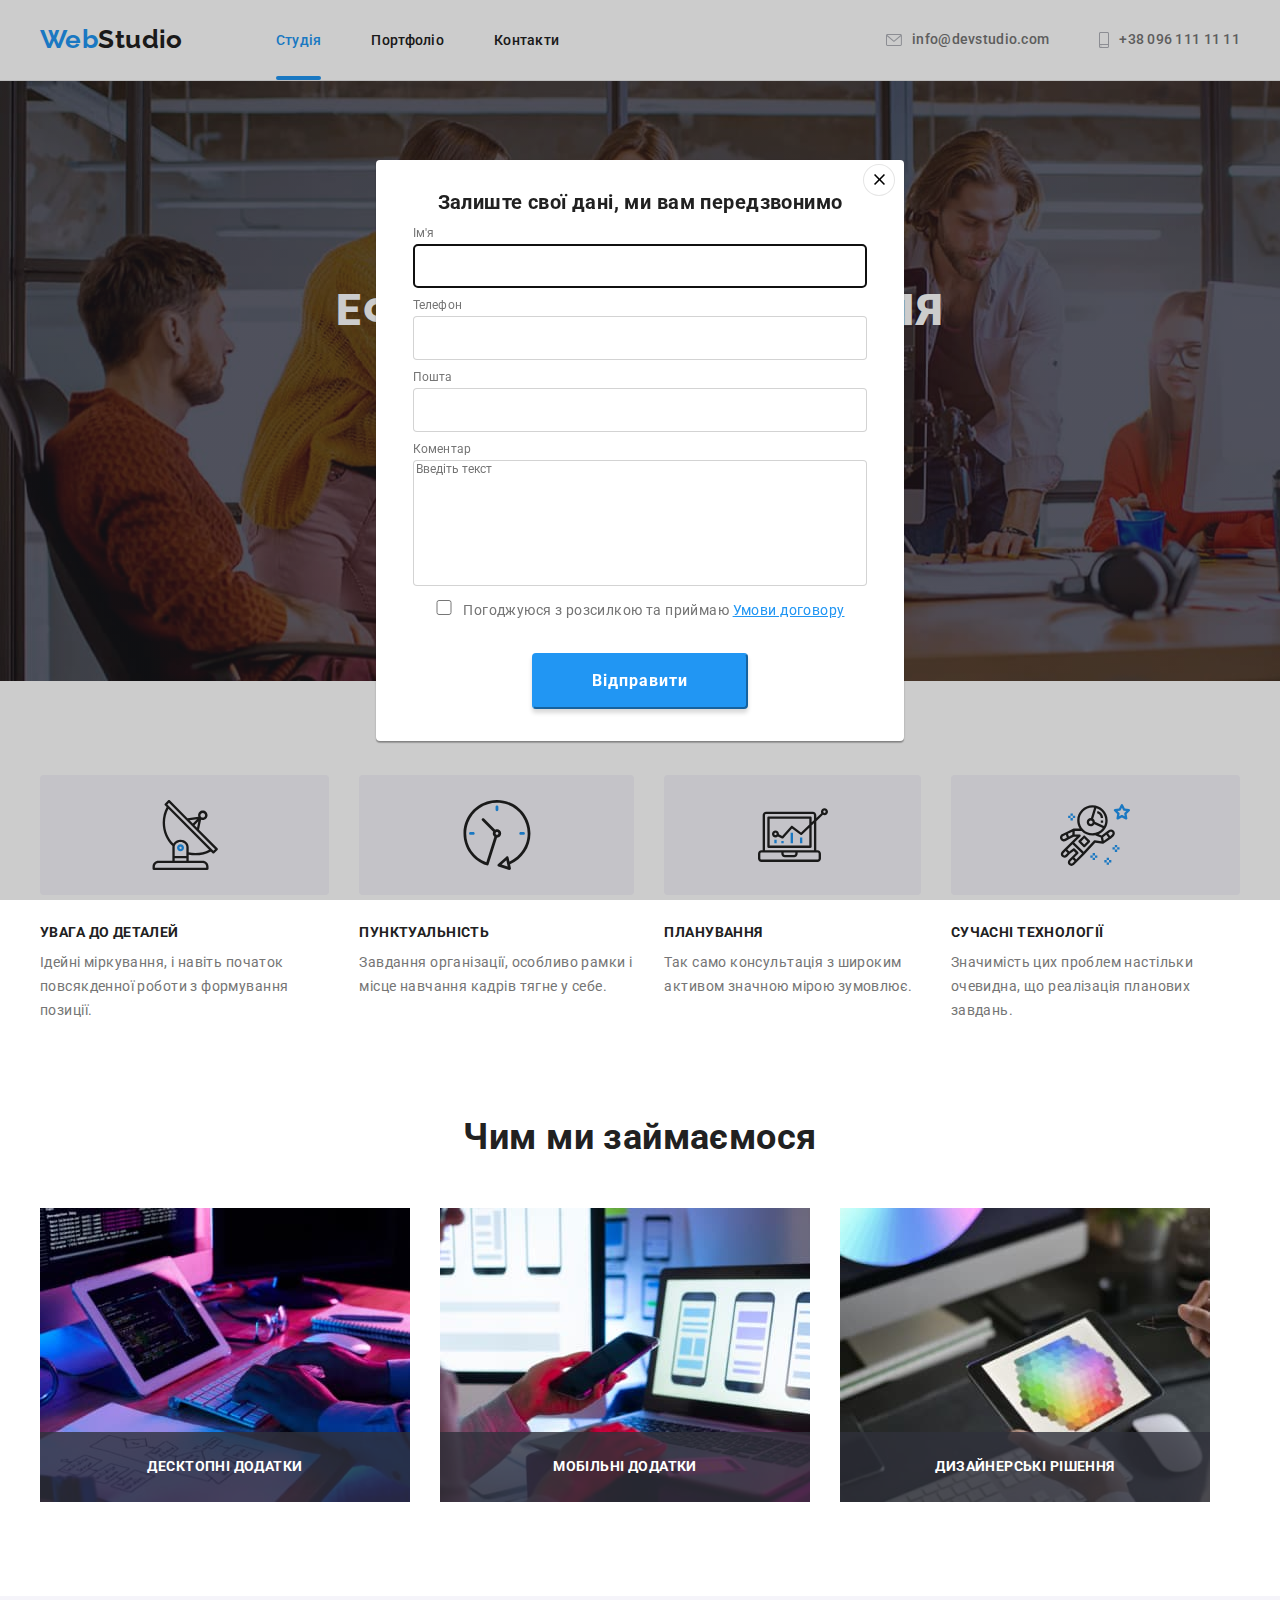
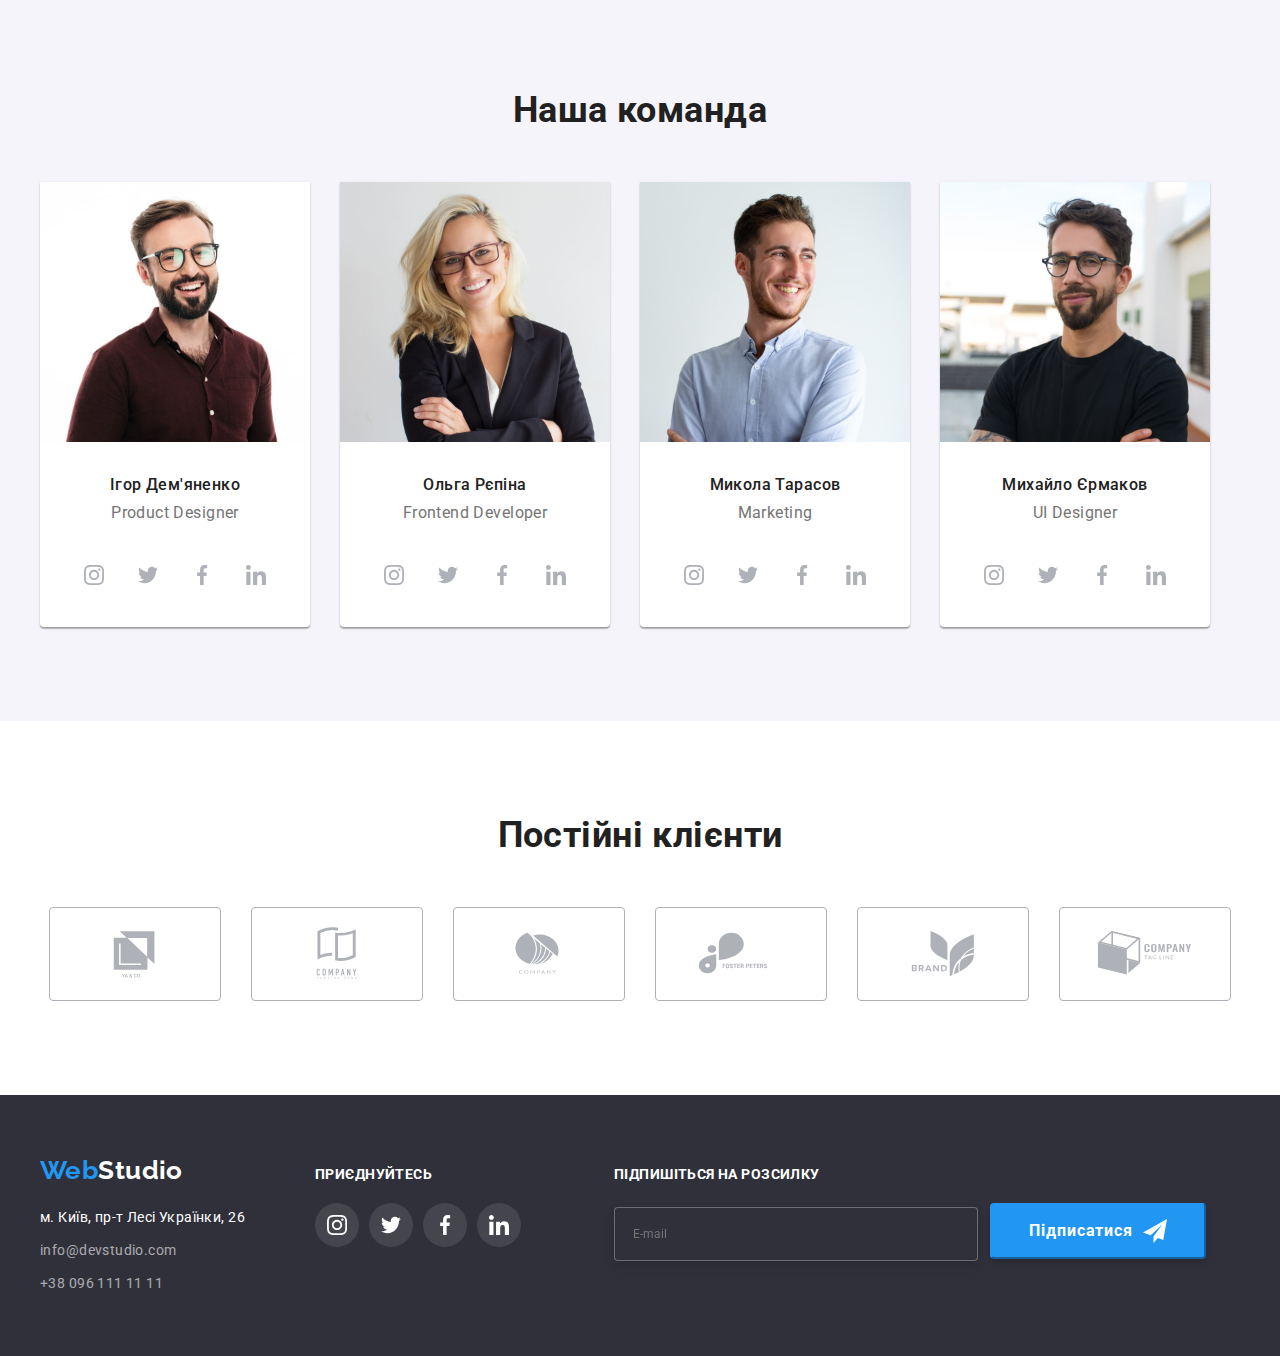
==== index.html @ fdd12766 "1" ====
<!DOCTYPE html>
    <html lang="uk"> 
        <head>
            <meta charset="UTF-8" />
            <meta http-equiv="X-UA-Compatible" content="IE=edge" />
            <meta name="viewport" content="width=device-width, initial-scale=1.0" />
            <meta name="description" content="WebStudio" />
            <title>WebStudio</title>

            <link rel="preconnect" href="https://fonts.googleapis.com">
            <link rel="preconnect" href="https://fonts.gstatic.com" crossorigin>
            <link href="https://fonts.googleapis.com/css2?family=Raleway:wght@700&family=Roboto:wght@400;500;700;900&display=swap"
                rel="stylesheet">

            <link rel="stylesheet" href="./css/modern-normalize.css">

            <link rel="stylesheet" href="./css/styles.css" />
        </head>        
        <body class="page">
            <header class="header">
                <div class="container container-nav">
                    <nav class="nav">
                        <a class="link-header" href="./index.html" target="_blank" rel="noopener noreferrer"><span
                                class="span-header">Web</span>Studio</a>
                        <ul class="link-main-list">
                            <li class="link-list">
                                <a class="link-main current" href="./index.html" target="_blank" rel="noopener noreferrer">Студія</a>
                            </li>
                            <li class="link-list">
                                <a class="link-submain" href="./portfolio.html" target="_blank"
                                    rel="noopener noreferrer">Портфоліо</a>
                            </li>
                            <li class="link-list">
                                <a class="link-subsubmain" href="./index.html" target="_blank" rel="noopener noreferrer">Контакти</a>
                            </li>
                        </ul>
                    </nav>
                    <ul class="group">
                        <li class="group-item">
                            <a class="link" href="mailto:info@devstudio.com">
                                <svg class="mail">
                                    <use href="./images/symbol-defs.svg#icon-mail"></use>
                                </svg>
                                info@devstudio.com
                            </a>
                        </li>
                        <li class="group-item">
                            <a class="sublink" href="tel:++380961111111">
                                <svg class="tel">
                                    <use href="./images/symbol-defs.svg#icon-tel"></use>
                                </svg>
                                +38 096 111 11 11
                            </a>
                        </li>
                    </ul>
                </div>
            </header>
        <main>
            <section class="section-hero">
                <div class="container">
                    <h1 class="hero-main-title">Ефективні рішення для вашого бізнесу</h1>
                    <button class="hero-btn" type="button" data-modal-open>Замовити послугу</button>
                </div>
            </section>
                <section class="section">
                    <div class="container">
                        <h2 hidden class="section-hero-title">Перелік переваг WebStudio</h2>
                        <ul class="section-hero-list">
                            <li class="section-hero-item">
                                <div class="svg-list">
                                    <svg class="antena">
                                        <use href="./images/symbol-defs.svg#icon-antena"></use>
                                    </svg>
                                </div>
                                <h3 class="section-hero-subtitle">Увага до деталей</h3>
                                <p class="section-hero-text">Ідейні міркування, і навіть початок повсякденної роботи з формування позиції.
                                </p>
                            </li>
                            <li class="section-hero-item">
                                <div class="svg-list">
                                    <svg class="clock">
                                        <use href="./images/symbol-defs.svg#icon-clock"></use>
                                    </svg>
                                </div>
                                <h3 class="section-hero-subtitle">Пунктуальність</h3>
                                <p class="section-hero-text">Завдання організації, особливо рамки і місце навчання кадрів тягне у себе.</p>
                            </li>
                            <li class="section-hero-item">
                                <div class="svg-list">
                                    <svg class="vector">
                                        <use href="./images/symbol-defs.svg#icon-vector"></use>
                                    </svg>
                                </div>
                                <h3 class="section-hero-subtitle">Планування</h3>
                                <p class="section-hero-text">Так само консультація з широким активом значною мірою зумовлює.</p>
                            </li>
                            <li class="section-hero-item">
                                <div class="svg-list">
                                    <svg class="space">
                                        <use href="./images/symbol-defs.svg#icon-space"></use>
                                    </svg>
                                </div>
                                <h3 class="section-hero-subtitle">Сучасні технології</h3>
                                <p class="section-hero-text">Значимість цих проблем настільки очевидна, що реалізація планових завдань.</p>
                            </li>
                        </ul>
                    </div>
                </section>
            <section class="section section-logo">
                <div class="container">
                    <h2 class="section-title">Чим ми займаємося</h2>
                    <ul class="list">
                        <li class="list-item">
                            <img class="img-notebook" src="./images/tablet.jpg" alt="Tablet" width="370" height="294" />
                            <div class="note-book-text"><p class="text">Десктопні додатки</p></div>
                        </li>
                        <li class="list-item">
                            <img class="img-notebook" src="./images/notebook.jpg" alt="Notebook" width="370" height="294" />
                            <div class="note-book-text"><p class="text">Мобільні додатки</p></div>
                        </li>
                        <li class="list-item">
                            <img class="img-notebook" src="./images/tablet-2.jpg" alt="Tablet-2" width="370" height="294" />
                            <div class="note-book-text"><p class="text">Дизайнерські рішення</p></div>
                        </li>
                    </ul>
                </div>
            </section>
            <section class="section section-team">
                <div class="container">
                    <h2 class="section-title">Наша команда</h2>
                    <ul class="list-team">
                        <li class="list-item-team">
                            <img class="img-foto" src="./images/product-designer.jpg" alt="Product Designer" width="270" height="260" />
                            <h3 class="team-name">Ігор Дем'яненко</h3>
                            <p class="team-position">Product Designer</p>
                            <ul class="team-socialweb-list">
                                <li class="team-socialweb-item">
                                    <a class="socialweb-link" href="">
                                        <svg class="mini-logo">
                                            <use href="./images/symbol-defs.svg#icon-instagram"></use>
                                        </svg>
                                </a>
                                </li>
                                <li class="team-socialweb-item">
                                    <a class="socialweb-link" href="">
                                        <svg class="mini-logo">
                                            <use href="./images/symbol-defs.svg#icon-twitter"></use>
                                        </svg>
                                    </a>
                                </li>
                                <li class="team-socialweb-item">
                                    <a class="socialweb-link" href="">
                                        <svg class="mini-logo">
                                            <use href="./images/symbol-defs.svg#icon-facebook"></use>
                                        </svg>
                                    </a>
                                </li>
                                <li class="team-socialweb-item">
                                    <a class="socialweb-link" href="">
                                        <svg class="mini-logo">
                                            <use href="./images/symbol-defs.svg#icon-linkedin"></use>
                                        </svg>
                                    </a>
                                </li>
                            </ul>
                        </li>
                        <li class="list-item-team">
                            <img class="img-foto" src="./images/frontend-developer.jpg" alt="Frontend Developer" width="270" height="260" />
                            <h3 class="team-name">Ольга Рєпіна</h3>
                            <p class="team-position">Frontend Developer</p>
                            <ul class="team-socialweb-list">
                                <li class="team-socialweb-item">
                                    <a class="socialweb-link" href="">
                                        <svg class="mini-logo">
                                            <use href="./images/symbol-defs.svg#icon-instagram"></use>
                                        </svg>
                                    </a>
                                </li>
                                <li class="team-socialweb-item">
                                    <a class="socialweb-link" href="">
                                        <svg class="mini-logo">
                                            <use href="./images/symbol-defs.svg#icon-twitter"></use>
                                        </svg>
                                    </a>
                                </li>
                                <li class="team-socialweb-item">
                                    <a class="socialweb-link" href="">
                                        <svg class="mini-logo">
                                            <use href="./images/symbol-defs.svg#icon-facebook"></use>
                                        </svg>
                                    </a>
                                </li>
                                <li class="team-socialweb-item">
                                    <a class="socialweb-link" href="">
                                        <svg class="mini-logo">
                                            <use href="./images/symbol-defs.svg#icon-linkedin"></use>
                                        </svg>
                                    </a>
                                </li>
                            </ul>
                        </li>
                        <li class="list-item-team">
                            <img class="img-foto" src="./images/marketing.jpg" alt="Marketing" width="270" height="260" />
                            <h3 class="team-name">Микола Тарасов</h3>
                            <p class="team-position">Marketing</p>
                            <ul class="team-socialweb-list">
                                <li class="team-socialweb-item">
                                    <a class="socialweb-link" href="">
                                        <svg class="mini-logo">
                                            <use href="./images/symbol-defs.svg#icon-instagram"></use>
                                        </svg>
                                    </a>
                                </li>
                                <li class="team-socialweb-item">
                                    <a class="socialweb-link" href="">
                                        <svg class="mini-logo">
                                            <use href="./images/symbol-defs.svg#icon-twitter"></use>
                                        </svg>
                                    </a>
                                </li>
                                <li class="team-socialweb-item">
                                    <a class="socialweb-link" href="">
                                        <svg class="mini-logo">
                                            <use href="./images/symbol-defs.svg#icon-facebook"></use>
                                        </svg>
                                    </a>
                                </li>
                                <li class="team-socialweb-item">
                                    <a class="socialweb-link" href="">
                                        <svg class="mini-logo">
                                            <use href="./images/symbol-defs.svg#icon-linkedin"></use>
                                        </svg>
                                    </a>
                                </li>
                            </ul>
                        </li>
                        <li class="list-item-team">
                            <img class="img-foto" src="./images/ui-designer.jpg" alt="UI Designer" width="270" height="260" />
                            <h3 class="team-name">Михайло Єрмаков</h3>
                            <p class="team-position">UI Designer</p>
                            <ul class="team-socialweb-list">
                                <li class="team-socialweb-item">
                                    <a class="socialweb-link" href="">
                                        <svg class="mini-logo">
                                            <use href="./images/symbol-defs.svg#icon-instagram"></use>
                                        </svg>
                                    </a>
                                </li>
                                <li class="team-socialweb-item">
                                    <a class="socialweb-link" href="">
                                        <svg class="mini-logo">
                                            <use href="./images/symbol-defs.svg#icon-twitter"></use>
                                        </svg>
                                    </a>
                                </li>
                                <li class="team-socialweb-item">
                                    <a class="socialweb-link" href="">
                                        <svg class="mini-logo">
                                            <use href="./images/symbol-defs.svg#icon-facebook"></use>
                                        </svg>
                                    </a>
                                </li>
                                <li class="team-socialweb-item">
                                    <a class="socialweb-link" href="">
                                        <svg class="mini-logo">
                                            <use href="./images/symbol-defs.svg#icon-linkedin"></use>
                                        </svg>
                                    </a>
                                </li>
                            </ul>
                        </li>
                    </ul>
                </div>
            </section>
            <section class="section">
                <div class="container">
                    <h2 class="title-clients">Постійні клієнти</h2>
                    <ul class="list-clients">
                        <li class="clients-item">
                        <a class="link-logo" href="" target="_blank" aria-label="YA&CO">
                            <svg class="logo">
                                <use href="./images/symbol-defs.svg#icon-logo-1"></use>
                            </svg>
                        </a>
                        </li>
                        <li class="clients-item">
                            <a class="link-logo" href="" target="_blank" aria-label="Company-1">
                            <svg class="logo">
                                <use href="./images/symbol-defs.svg#icon-logo-2"></use>
                            </svg>
                            </a>
                        </li>
                        <li class="clients-item">
                            <a class="link-logo" href="" target="_blank" aria-label="Company-2">
                            <svg class="logo">
                                <use href="./images/symbol-defs.svg#icon-logo-3"></use>
                            </svg>
                            </a>
                        </li>
                        <li class="clients-item">
                            <a class="link-logo" href="" target="_blank" aria-label="Foster">
                            <svg class="logo">
                                <use href="./images/symbol-defs.svg#icon-logo-4"></use>
                            </svg>
                            </a>
                        </li>
                        <li class="clients-item">
                            <a class="link-logo" href="" target="_blank" aria-label="Brand">
                            <svg class="logo">
                                <use href="./images/symbol-defs.svg#icon-logo-5"></use>
                            </svg>
                            </a>
                        </li>
                        <li class="clients-item">
                            <a class="link-logo" href="" target="_blank" aria-label="Company-3">
                            <svg class="logo">
                                <use href="./images/symbol-defs.svg#icon-logo-6"></use>
                        </svg>
                            </a>
                        </li>
                    </ul>
                </div>
            </section>
        </main>
        <footer class="footer">
            <div class="container container-footer">
                <div class="contacts">
                    <a class="link-footer" href="./index.html" target="_blank" rel="noopener noreferrer"><span
                    class="span-footer">Web</span>Studio</a>
                    <address class="contacts-adress">
                        <ul class="list-footer">
                            <li class="list-item-map">
                                <a class="link-map" href="https://goo.gl/maps/ZnZHbX39ZZnHWCeP8" target="_blank"
                                    rel="noopener no referrer">м. Київ, пр-т Лесі Українки, 26
                                </a>
                            </li>
                            <li class="list-item-mail">
                                <a class="link-mail" href="mailto:info@devstudio.com">info@devstudio.com</a>
                            </li>
                            <li class="list-item-tel">
                                <a class="link-tel" href="tel:+380961111111">+38 096 111 11 11</a>
                            </li>
                        </ul>
                    </address>
                </div>
            <div class="social-webs">
                <p class="join">приєднуйтесь</p>
                <ul class="footer-socialweb-list">
                    <li class="team-socialweb-item-footer">
                        <a class="socialweb-link" href="" target="_blank" aria-label="Instagram">
                        <svg class="mini-logo-footer">
                            <use href="./images/symbol-defs.svg#icon-instagram"></use>
                        </svg>
                    </a>
                    </li>
                    <li class="team-socialweb-item-footer">
                        <a class="socialweb-link" href="" target="_blank" aria-label="Twitter">
                        <svg class="mini-logo-footer">
                            <use href="./images/symbol-defs.svg#icon-twitter"></use>
                        </svg>
                        </a>
                    </li>
                    <li class="team-socialweb-item-footer">
                        <a class="socialweb-link" href="" target="_blank" aria-label="Facebook">
                        <svg class="mini-logo-footer">
                            <use href="./images/symbol-defs.svg#icon-facebook"></use>
                        </svg>
                        </a>
                    </li>
                    <li class="team-socialweb-item-footer">
                        <a class="socialweb-link" href="" target="_blank" aria-label="Linkedin">
                        <svg class="mini-logo-footer">
                            <use href="./images/symbol-defs.svg#icon-linkedin"></use>
                        </svg>
                        </a>
                    </li>
                </ul>
            </div>
            <div class="join-btn">
            <p class="join">Підпишіться на розсилку</p>
            <div class="footer-form-button">
            <form>
                <label>
                    <input class="form-text" type="text" name="Email-footer" placeholder="E-mail"/>
                </label>
                </form>
                <button class="btn-footer" type="submit">Підписатися
                    <svg class="svg-footer">
                        <use href="./images/symbol-defs.svg#icon-telegram">
                        </use>
                    </svg>
                </button>
            </div>
            </div>
            </div>
        </footer>
        <div class="backdrop " data-modal>
            <div class="modal">
                <button class="button-close" data-modal-close>
                    <svg class="svg-close">
                        <use href="./images/symbol-defs.svg#icon-close"></use>
                    </svg>
                </button>
                <div class="input-list">
                <p class="modal-title">Залиште свої дані, ми вам передзвонимо</p>
                    <form>
                        <label>
                            Ім'я
                            <input type="text" name="username" autofocus />
                            </label>                     
                        <label>
                            Телефон
                            <input type="text" name="number" />
                        </label>
                        <label>
                            Пошта
                            <input type="text" name="mail" />
                        </label>
                        <label>
                            Коментар
                            <textarea class="textarea" name="feedback" rows="5" placeholder="Введіть текст"></textarea>
                        </label>
                        <div class="position">
                        <label class="input-terms">
                            <input class="input-terms" type="checkbox" name="terms" value="yes" />
                            Погоджуюся з розсилкою та приймаю <a class="terms" href="" target="_blank" rel="noopener noreferrer">Умови
                                договору</a>
                        </label>
                        </div>
                    </form>
                    <div class="position">
                    <button class="modal-btn" type="submit">Відправити
                    </button>
                    </div>
                </div>
            </div>
        </div>
            <script src="./js/modal.js"></script>
        </body>
    </html>
---- css/styles.css ----
:root {
  --main-color: #212121;
  --secondary-color: #757575;
  --link-color: #2196f3;
  --secondarylink-color: #2196f3e6;
  --background-color: #2f303a;
  --white-color: #ffffff;
  --subbackground-color: #f5f4fa;
  --border-color: #ececec;
  --subborder-color: #afb1b8;
  --backgroundminilogo-color: #ffffff1a;
  --backdrop-color: #00000033;
  --backgroundtext-color: rgba(48, 49, 59, 0.8);
}

body {
  font-family: Roboto;
  color: var(--main-color);
  letter-spacing: 0.03em;
  font-size: 14px;
}

.link-header {
  font-family: "Raleway";
  font-weight: 700;
  font-size: 26px;
  line-height: 1.19;
  color: var(--main-color);
  text-decoration: none;

  margin-right: 93px;
  padding-top: 24px;
  padding-bottom: 25px;
}

.span-header,
.span-footer {
  color: var(--link-color);
  font-size: 26px;
}

.link-main-list,
.hero-list,
.list-footer,
.section-list,
.section-hero-list,
.list-team,
.group,
.list,
.section-list-logo,
.list-clients,
.team-socialweb-list,
.footer-socialweb-list {
  list-style-type: none;
}

.link-main,
.link-submain,
.link-subsubmain {
  text-decoration: none;
  font-weight: 500;
  line-height: 1.14;
  letter-spacing: 0.02em;

  padding: 32px 0px 32px 0px;
}

.link-main,
.link-submain,
.link-subsubmain {
  color: var(--main-color);
}

.sublink,
.link {
  color: var(--secondary-color);
  padding: 32px 0px 32px 0px;
}

.link,
.sublink {
  display: flex;
  align-items: center;

  font-weight: 500;
  line-height: 1.14;
  letter-spacing: 0.02em;
  text-decoration: none;
}

.hero-btn {
  font-family: inherit;
  font-weight: 700;
  font-size: 16px;
  line-height: 1.88;
  border: 0ch;
  cursor: pointer;
  letter-spacing: 0.06em;
  background-color: var(--link-color);
  color: var(--white-color);
  border-radius: 4px;
  padding: 10px 32px 10px 32px;
}

.section-subtitle {
  font-weight: 700;
  font-size: 18px;
  line-height: 2;
  letter-spacing: 0.06em;
  color: var(--main-color);

  margin-bottom: 4px;
}

.section-text {
  letter-spacing: 0.03em;
  font-size: 16px;
  line-height: 1.87;
  color: var(--secondary-color);
}

.section-link {
  text-decoration: none;
  display: block;
}

.link-footer {
  text-decoration: none;
  font-family: "Raleway";
  font-weight: 700;
  font-size: 26px;
  line-height: 1.19;
  color: var(--white-color);
}

.link-map,
.link-mail,
.link-tel {
  text-decoration: none;
  font-family: "Roboto";
  font-style: normal;
  font-size: 14px;
  line-height: 1.71;
  letter-spacing: 0.03em;
}

.link-map {
  color: hwb(0 100% 0%);
}

.link-mail,
.link-tel {
  color: rgba(255, 255, 255, 0.6);
}

.section-hero-subtitle {
  margin-bottom: 10px;

  font-size: 14px;
  font-weight: 700;
  line-height: 1.14;
  text-transform: uppercase;
  color: var(--main-color);
}

.section-hero-text {
  line-height: 1.71;
  color: var(--secondary-color);
}
.section-title,
.title-clients {
  text-align: center;

  font-weight: 700;
  font-size: 36px;
  line-height: 1.16;
  color: var(--main-color);
}

.section-title,
.title-clients {
  margin-bottom: 50px;
}

.team-name {
  font-weight: 500;
  font-size: 16px;
  line-height: 1.19;
  color: var(--main-color);
}

.team-position {
  font-size: 16px;
  line-height: 1.18;
  color: var(--secondary-color);
}

.hero-main-title {
  align-items: center;
  margin: auto;
  margin-bottom: 30px;
  width: 696px;

  font-weight: 900;
  font-size: 44px;
  line-height: 1.36;
  letter-spacing: 0.06em;
  text-transform: uppercase;
  color: var(--white-color);
}

.link-main:focus,
.link-main:hover,
.link-submain:focus,
.link-submain:hover,
.link-subsubmain:hover,
.link-subsubmain:focus,
.link:hover,
.link:focus,
.sublink:hover,
.sublink:focus,
.link-map:hover,
.link-map:focus,
.link-tel:focus,
.link-tel:hover,
.link-mail:focus,
.link-mail:hover,
.socialweb-item:focus,
.socialweb-item:hover,
.clients-item:hover,
.clients-item:focus,
.team-socialweb-item:hover,
.team-socialweb-item:focus {
  color: var(--link-color);
}

.portfolio-btn:hover,
.portfolio-btn:focus,
.portfolio-hero-btn:focus,
.portfolio-hero-btn:hover {
  color: var(--white-color);
  background-color: var(--link-color);
  box-shadow: 0px 3px 1px rgba(0, 0, 0, 0.1), 0px 1px 2px rgba(0, 0, 0, 0.08),
    0px 2px 2px rgba(0, 0, 0, 0.12);
}

/* Настройки */

*,
*::after,
*::before {
  box-sizing: inherit;
}

.container {
  padding-left: 15px;
  padding-right: 15px;
  margin-left: auto;
  margin-right: auto;

  width: 1200px;
}

h1,
h2,
h3,
p,
ul {
  margin: 0;
  padding: 0;
}

/* Настройки */

/* Хедер */

.container-nav,
.team-socialweb-list {
  display: flex;
}

.link-main-list,
.nav {
  display: flex;
  align-items: center;
}

.group {
  display: flex;
  align-items: center;
  margin-left: auto;
}

.link-main,
.link-submain,
.link {
  margin-right: 50px;
}

.current {
  color: var(--link-color);
}

.header {
  flex-direction: column;

  border-bottom: 1px solid var(--border-color);
}

/* Хедер */

/* 1 секция */

.section-hero {
  padding: 200px 0px;
  max-width: 1600px;
  margin-left: auto;
  margin-right: auto;
  text-align: center;

  background: var(--background-color);
  background-image: linear-gradient(
      rgba(47, 48, 58, 0.4),
      rgba(47, 48, 58, 0.4)
    ),
    url(../images/hero-img.jpg);
  background-size: cover;
}

.section {
  padding-top: 94px;
  padding-bottom: 94px;
}

/* 1 секция */

/* Футер */

.footer {
  padding: 60px 0 60px 0;
  background: var(--background-color);
}

.contacts-adress {
  margin-top: 20px;
}

.list-item-map,
.list-item-mail {
  margin-bottom: 9px;
}

/* Футер */

/* 2 секция */

/* 2 секция */

.section-logo {
  padding-top: 0;
}

.img-notebook {
  position: relative;
  display: block;
  max-width: 100%;
  height: auto;
}

/* 4 секция */

.list-team,
.list,
.section-hero-list,
.list-clients {
  display: flex;
  gap: 30px;
}

.team-name,
.team-position {
  text-align: center;
  margin-bottom: 10px;
}

.team-position,
.img-foto,
.team-socialweb-list {
  margin-bottom: 30px;
}

.section-team {
  background-color: var(--subbackground-color);
}

.list-item-team {
  background: var(--white-color);
  box-shadow: 0px 1px 3px rgba(0, 0, 0, 0.12), 0px 1px 1px rgba(0, 0, 0, 0.14),
    0px 2px 1px rgba(0, 0, 0, 0.2);
  border-radius: 0px 0px 4px 4px;
}

/* 4 секция */

/* Портфолио */

.hero-list {
  display: flex;
  align-items: center;
  justify-content: center;
  margin-bottom: 50px;
}

.portfolio-btn {
  text-align: center;
  margin-right: 8px;
  padding: 6px 22px 6px 22px;

  font-family: inherit;
  font-weight: 500;
  font-size: 16px;
  line-height: 1.6;

  border: 0ch;
  color: var(--main-color);
  cursor: pointer;
  border-radius: 4px;
  background-color: var(--subbackground-color);
}

.portfolio-hero-btn {
  font-family: inherit;
  font-weight: 500;
  font-size: 16px;
  line-height: 1.6;
  text-align: center;
  border: 0ch;
  color: var(--main-color);
  cursor: pointer;
  border-radius: 4px;
  background-color: var(--subbackground-color);
  margin-right: 8px;
  padding: 6px 25px 6px 25px;
}

.card {
  background: var(--white-color);
  border-right: 1px solid var(--border-color);
  border-bottom: 1px solid var(--border-color);
  border-left: 1px solid var(--border-color);
  padding: 20px 24px;
}

.section-list-logo {
  display: flex;
  margin: 0;
  flex-wrap: wrap;
  gap: 30px;
}

.card-orlean {
  padding: 20px 24px;
}

.section-img {
  display: block;
  max-width: 100%;
  height: auto;
}

.list-clients,
.team-socialweb-list {
  justify-content: center;
}

.team-socialweb-list {
  gap: 10px;
}

.join {
  font-weight: 700;
  font-size: 14px;
  line-height: 1.14;
  letter-spacing: 0.03em;
  text-transform: uppercase;
  color: var(--white-color);
  margin-bottom: 20px;
}

.socialweb-item,
.clients-item,
.team-socialweb-item {
  cursor: pointer;
}

.clients-item {
  width: 170px;
  height: 92px;
  border: 1px solid var(--subborder-color);
  border-radius: 4px;
}

.svg-list {
  display: flex;
  align-items: center;
  justify-content: center;
  margin-bottom: 30px;
  border-radius: 4px;
  height: 120px;

  background-color: var(--subbackground-color);
}

.antena,
.clock,
.vector,
.space {
  width: 70px;
  height: 70px;
}

.logo {
  display: block;

  width: 106px;
  height: 60px;

  cursor: pointer;
}

.mail,
.tel {
  margin-right: 10px;

  width: 16px;
  height: 12px;

  cursor: pointer;
  fill: var(--subborder-color);
}

.tel {
  margin-right: 10px;

  width: 10px;
  height: 16px;

  cursor: pointer;
  fill: var(--subborder-color);
}

.link:hover .mail,
.link:focus .mail,
.sublink:hover .tel,
.sublink:focus .tel {
  fill: currentColor;
}

.team-socialweb-item {
  width: 44px;
  height: 44px;
  background-color: var(--white-color);
  border-radius: 50%;
}

.team-socialweb-item-footer {
  width: 44px;
  height: 44px;
  background-color: var(--backgroundminilogo-color);
  border-radius: 50%;
}

.team-socialweb-item:hover .mini-logo,
.team-socialweb-item:focus .mini-logo {
  fill: var(--white-color);
}

.mini-logo,
.mini-logo-footer {
  width: 20px;
  height: 20px;
}

.socialweb-link {
  display: flex;
  align-items: center;
  justify-content: center;
  border-color: transparent;

  width: 100%;
  height: 100%;
}

.footer-socialweb-list {
  display: flex;

  gap: 10px;
}

.section-link:hover,
.section-link:focus {
  box-shadow: 0px 1px 1px rgba(0, 0, 0, 0.12), 0px 4px 4px rgba(0, 0, 0, 0.06),
    1px 4px 6px rgba(0, 0, 0, 0.16);
}

.link-logo:hover .logo,
.link-logo:focus .logo {
  fill: var(--link-color);
  border-color: var(--link-color);
}

.clients-item:hover,
.clients-item:focus {
  border-color: var(--link-color);
  outline: var(--link-color);
}

.link-logo {
  display: flex;
  align-items: center;
  justify-content: center;

  width: 100%;
  height: 100%;
}

.logo {
  fill: var(--subborder-color);
}

.mini-logo {
  fill: var(--subborder-color);
}

.mini-logo-footer {
  fill: var(--white-color);
}

.socialweb-link:hover {
  background-color: var(--link-color);
  border-radius: 50%;
}

.mini-logo:hover {
  fill: var(--white-color);
  background-color: var(--link-color);
}

.container-footer {
  display: flex;
  align-items: baseline;
}

.social-webs {
  margin-left: 70px;
}

.backdrop {
  position: fixed;
  left: 0;
  top: 0;
  display: flex;
  align-items: center;
  justify-content: center;

  width: 100%;
  height: 100%;

  background: var(--backdrop-color);
  opacity: 1;
  transition: opacity 250ms cubic-bezier(0.4, 0, 0.2, 1);
}

.backdrop.is-hidden {
  opacity: 0;
  pointer-events: none;
}

.modal {
  position: absolute;
  display: flex;
  justify-content: center;
  align-items: center;
  width: 528px;
  height: 581px;

  background: var(--white-color);
  box-shadow: 0px 1px 3px rgba(0, 0, 0, 0.12), 0px 1px 1px rgba(0, 0, 0, 0.14),
    0px 2px 1px rgba(0, 0, 0, 0.2);
  border-radius: 4px;
}

.button-close {
  position: fixed;
  display: flex;
  align-items: center;
  justify-content: center;

  padding: 0;
  margin: 3px 12px 543px 490px;

  width: 30px;
  height: 30px;
  border: 1px solid rgba(0, 0, 0, 0.1);
  border-radius: 50%;

  cursor: pointer;
  background-color: var(--white-color);
}

.svg-close {
  width: 18px;
  height: 18px;
}

.link-main,
.link-submain,
.link-subsubmain,
.link,
.sublink,
.mail,
.tel,
.mini-logo,
.link-map,
.link-mail,
.link-tel,
.socialweb-link,
.logo,
.portfolio-hero-btn,
.portfolio-btn,
.section-link {
  transition-duration: 250ms;
  transition-timing-function: cubic-bezier(0.4, 0, 0.2, 1);
}

.current {
  position: relative;
}

.current::after {
  content: "";

  position: absolute;
  display: block;
  bottom: 0;
  width: 100%;
  height: 4px;
  background-color: var(--link-color);
  border-radius: 2px;
}

.text {
  font-weight: 700;
  line-height: 1.14;
  text-align: center;
  text-transform: uppercase;
  color: var(--white-color);
}

.note-book-text {
  display: flex;
  bottom: 0;
  align-items: center;
  justify-content: center;
  position: absolute;

  width: 370px;
  height: 70px;

  background-color: var(--backgroundtext-color);
}

.list-item {
  position: relative;
}

.hidden-text {
  width: 322px;
  font-weight: 400;
  font-size: 18px;
  line-height: 1.55;
  color: var(--white-color);
}

.card-thumb {
  position: relative;
  overflow: hidden;
}

.card-item {
  position: absolute;
  width: 370px;
  height: 294px;
  overflow: hidden;
  background-color: var(--secondarylink-color);
  display: flex;
  align-items: center;
  justify-content: center;
}

.section-item-logo:hover .card-item,
.section-item-logo:focus .card-item {
  transform: translateY(-100%);
  transition: transform 250ms cubic-bezier(0.4, 0, 0.2, 1);
}

.svg-footer {
  margin-left: 10px;
  width: 24px;
  height: 24px;
}

.form-text {
  width: 358px;
  height: 50px;
  color: rgba(255, 255, 255, 0.6);
  border: 1px solid rgba(255, 255, 255, 0.3);
  filter: drop-shadow(0px 4px 4px rgba(0, 0, 0, 0.15));
  border-radius: 4px;
  background: var(--background-color);
}

.btn-footer {
  display: flex;
  align-items: center;
  justify-content: center;
  width: 200px;
  height: 50px;
  margin-left: 12px;
  font-weight: 700;
  font-size: 16px;
  line-height: 1.88;

  letter-spacing: 0.06em;
  cursor: pointer;
  color: var(--white-color);
  background: var(--link-color);
  border-color: var(--link-color);
  box-shadow: 0px 4px 4px rgba(0, 0, 0, 0.15);
  border-radius: 4px;
}

.footer-form-button {
  display: flex;
}

.join-btn {
  margin-left: 93px;
}

.form-text::placeholder {
  transform: translateX(16px);
}

label {
  display: flex;
  flex-direction: column;
  margin-bottom: 10px;
  font-weight: 400;
  font-size: 12px;
  line-height: 14px;

  letter-spacing: 0.01em;

  color: var(--secondary-color);
}

.input-terms {
  display: inline;
  font-size: 14px;
  line-height: 1.71;
  letter-spacing: 0.03em;

  color: var(--secondary-color);
}

label.input-terms {
  margin-bottom: 0;
}

.modal-title {
  margin-bottom: 12px;
  font-weight: 700;
  font-size: 20px;
  line-height: 1.15;
  text-align: center;

  color: var(--main-color);
}

input {
  margin-top: 4px;
  height: 40px;
  border: 1px solid rgba(33, 33, 33, 0.2);
  border-radius: 4px;
}

textarea {
  margin-top: 4px;
  width: 448px;
  height: 120px;
  border: 1px solid rgba(33, 33, 33, 0.2);
  border-radius: 4px;
  resize: none;
}

.modal-btn {
  margin-top: 30px;
  font-family: inherit;
  display: flex;
  text-align: center;
  align-items: center;
  justify-content: center;
  width: 200px;
  height: 50px;
  font-weight: 700;
  font-size: 16px;
  line-height: 1.88;
  letter-spacing: 0.06em;

  color: var(--white-color);
  background: var(--link-color);
  box-shadow: 0 4px 4px rgba(0, 0, 0, 0.15);
  border-radius: 4px;
  border-color: var(--link-color);
  cursor: pointer;
}

input.input-terms {
  width: 16px;
  height: 15px;
  margin-right: 8.38px;
}

.terms {
  font-size: 14px;
  line-height: 1.71;

  text-decoration-line: underline;
  color: var(--link-color);
}

.position {
  display: flex;
  text-align: center;
  align-items: center;
  justify-content: center;
}
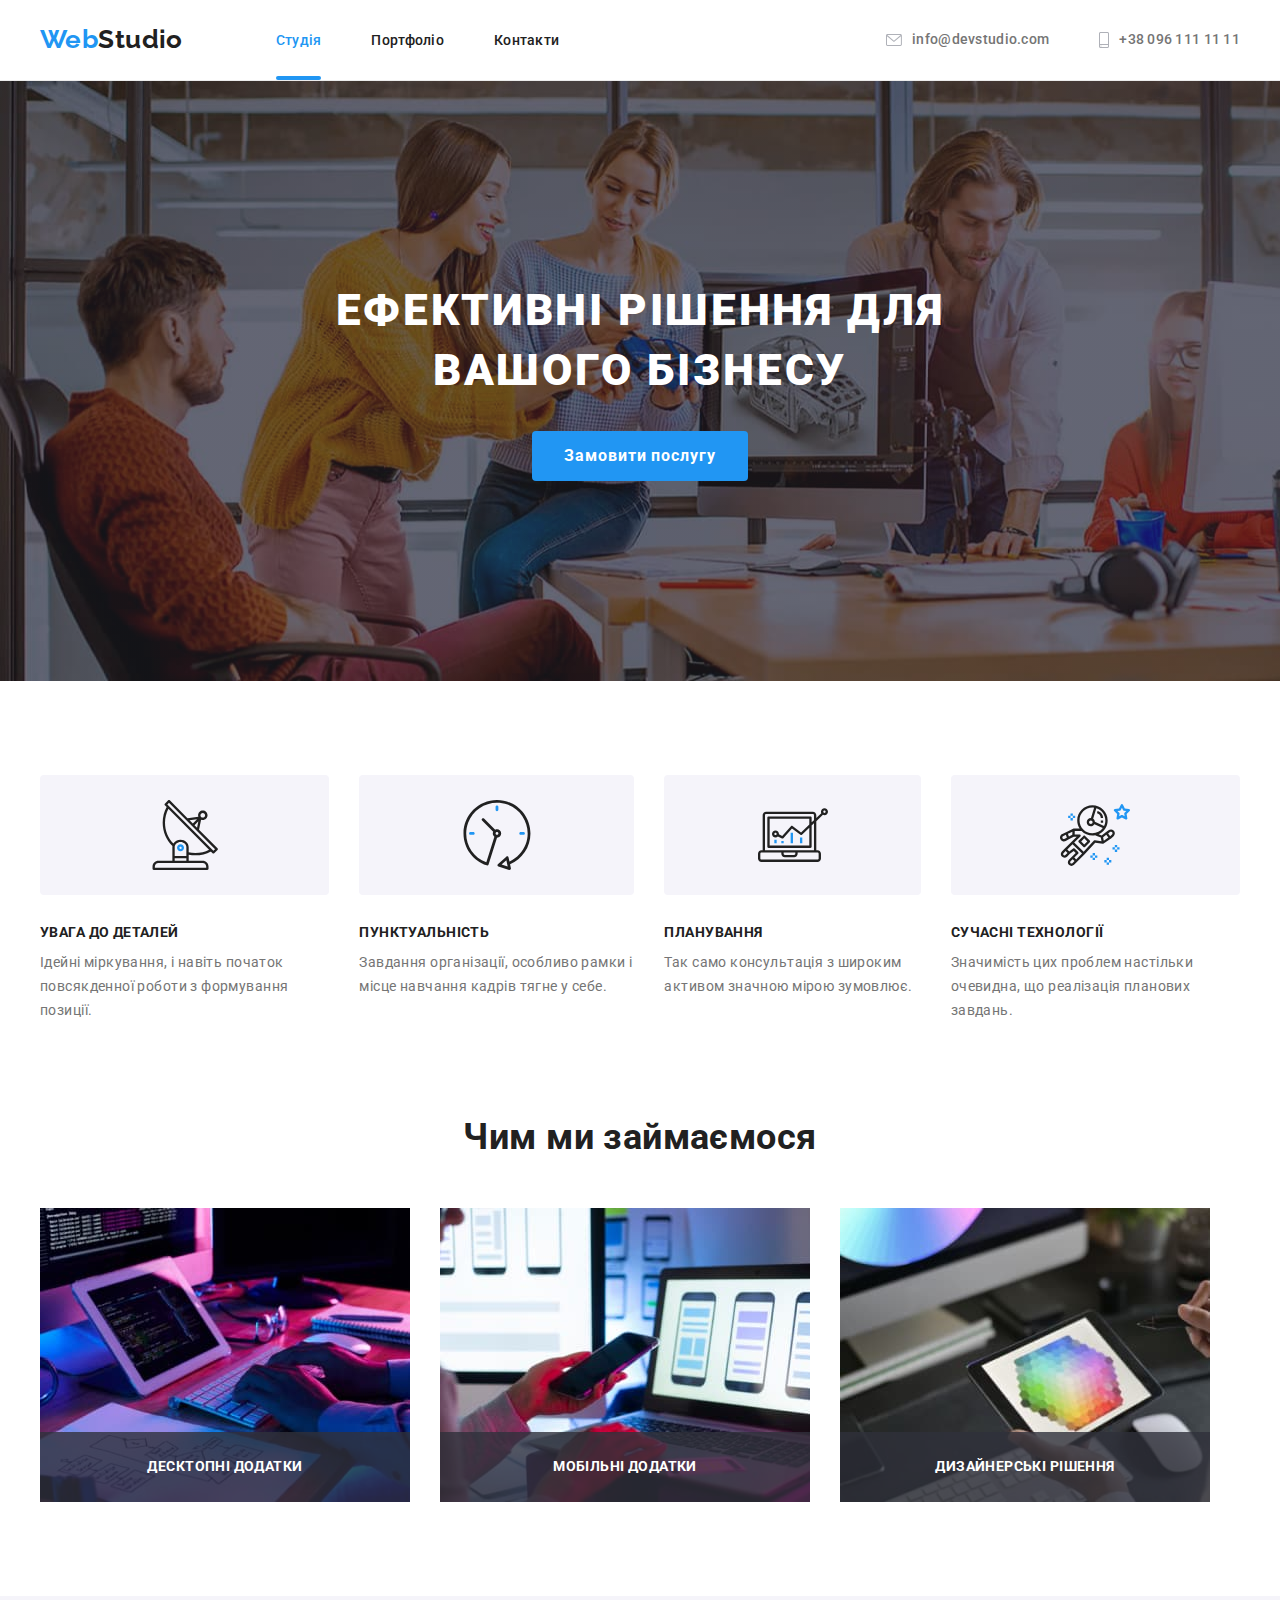
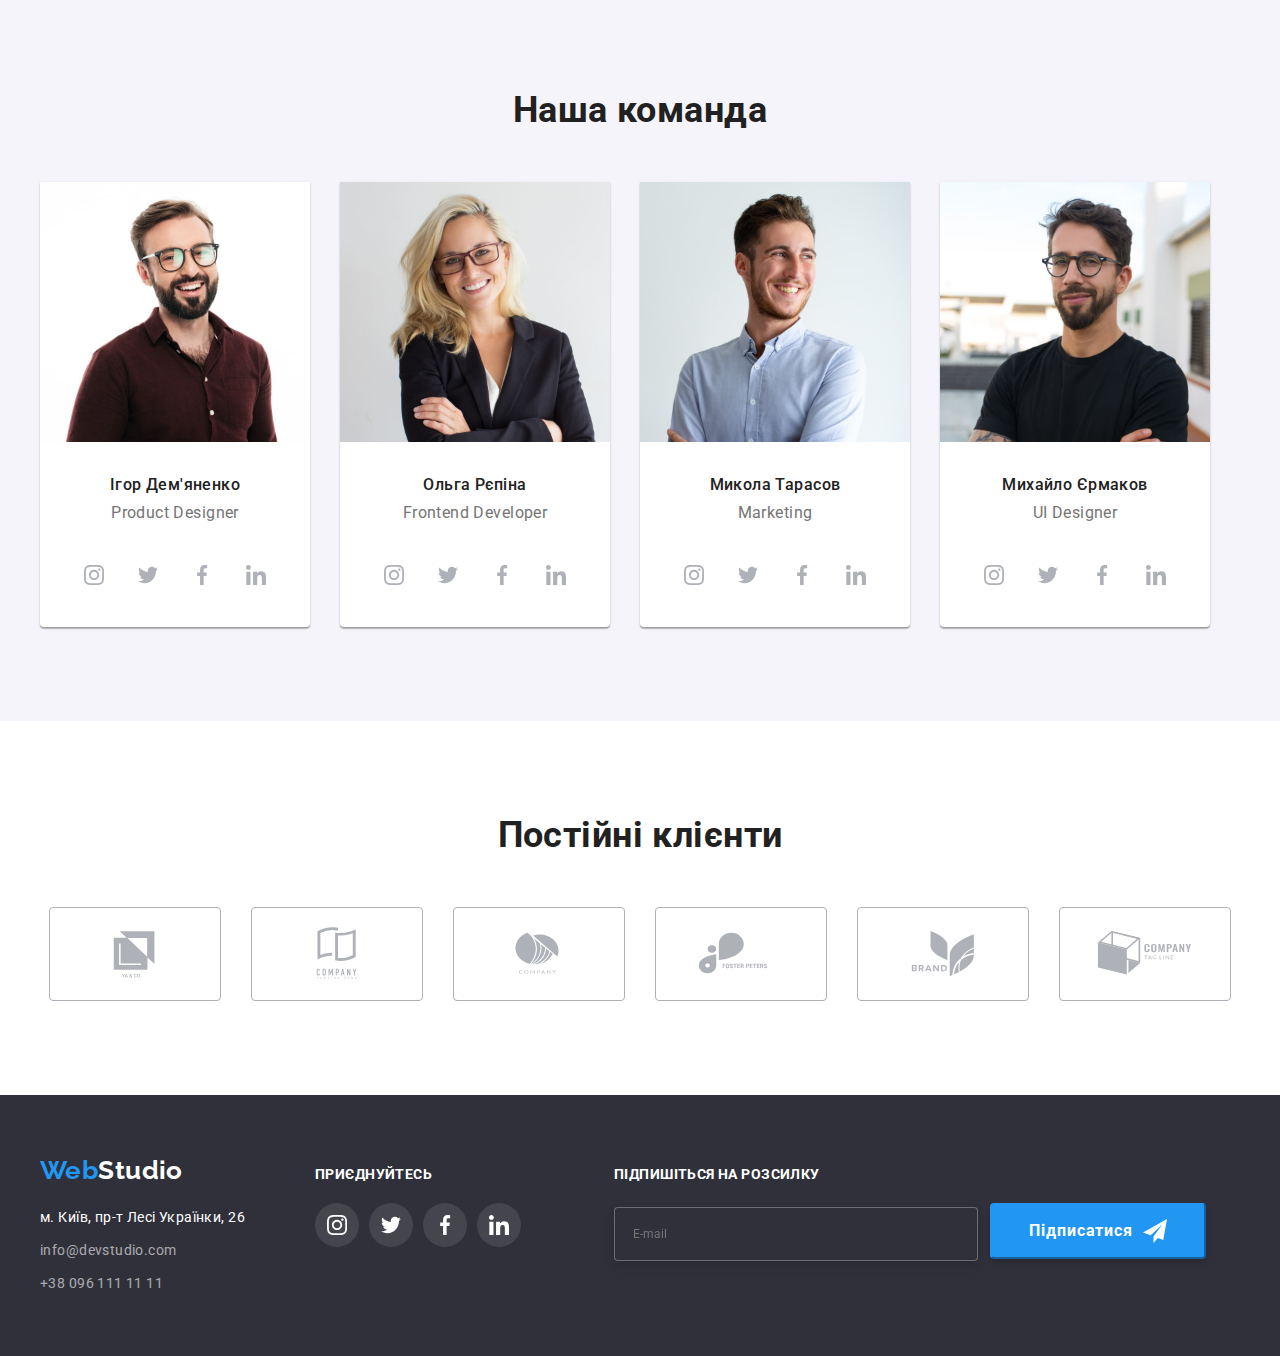
==== commit 6cd00e5b: "1" ====
--- a/index.html
+++ b/index.html
@@ -394,7 +394,7 @@
             </div>
             </div>
         </footer>
-        <div class="backdrop " data-modal>
+        <div class="backdrop is-hidden" data-modal>
             <div class="modal">
                 <button class="button-close" data-modal-close>
                     <svg class="svg-close">
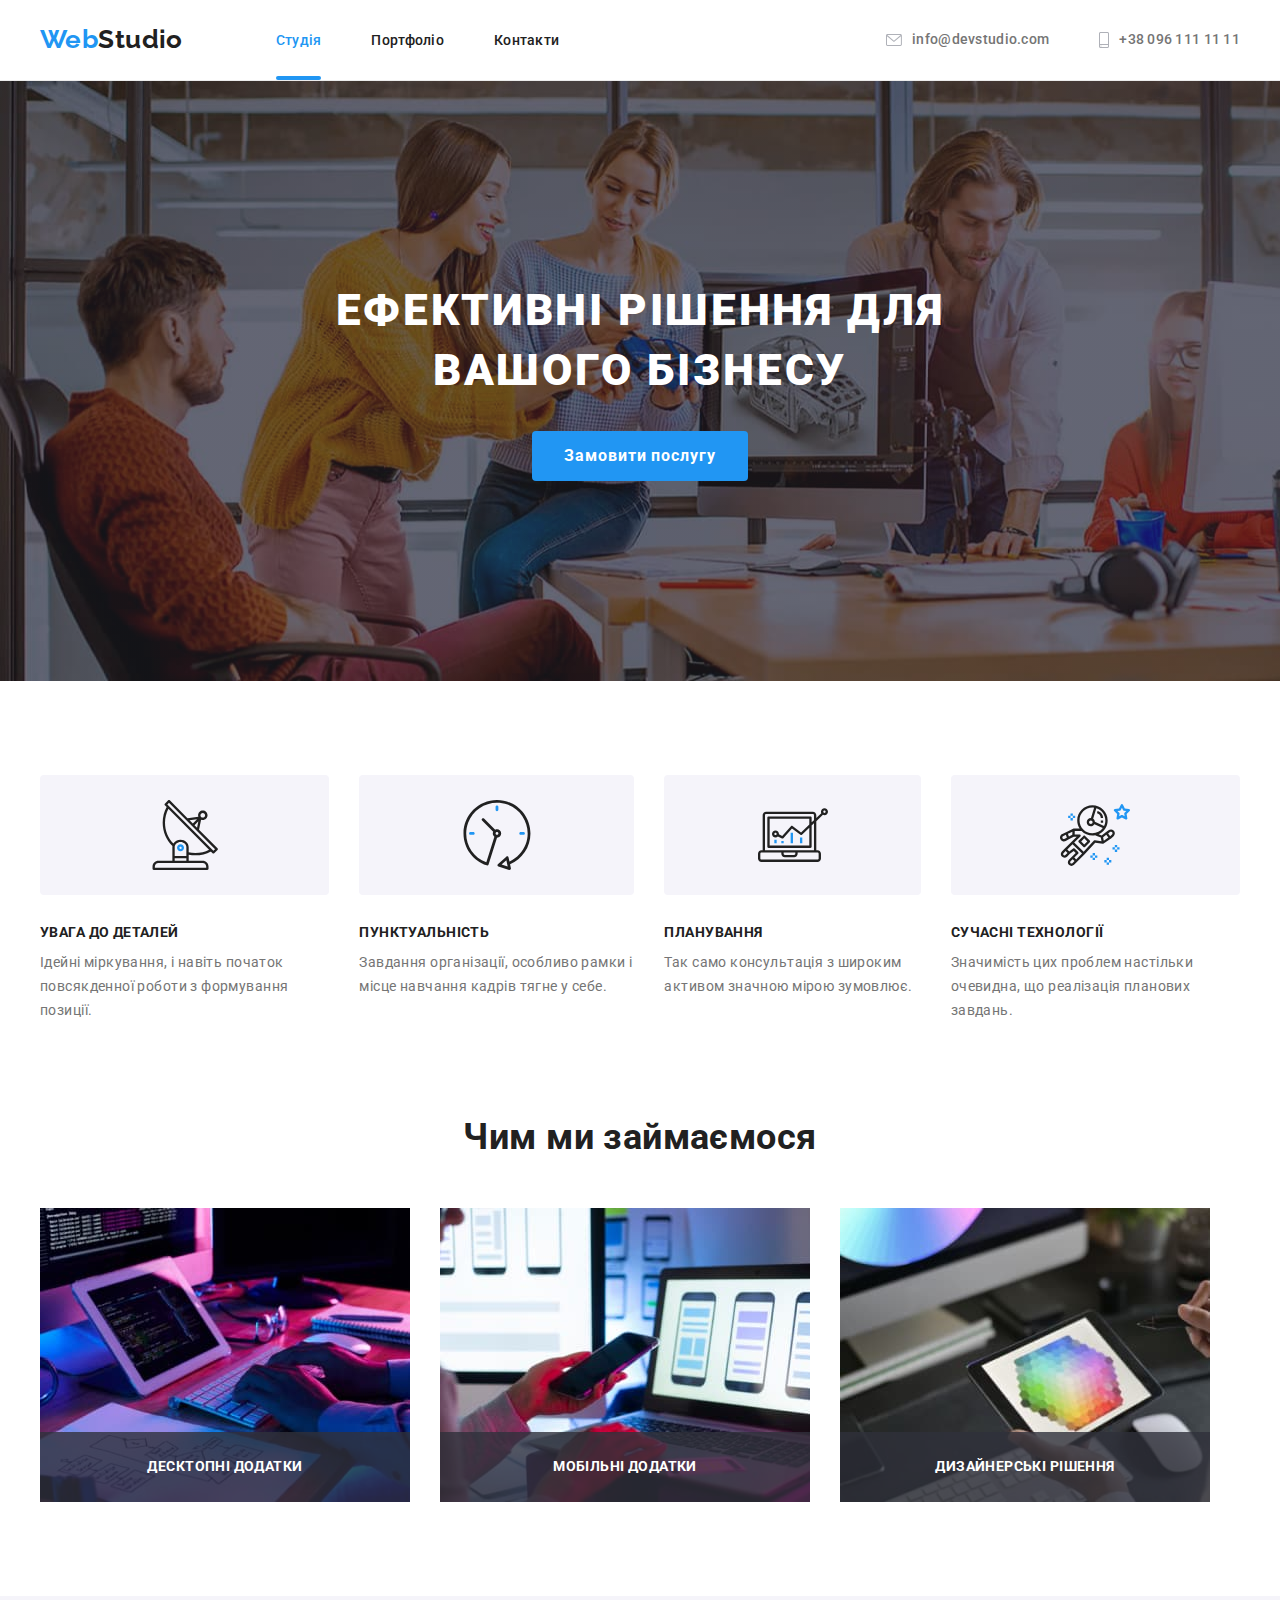
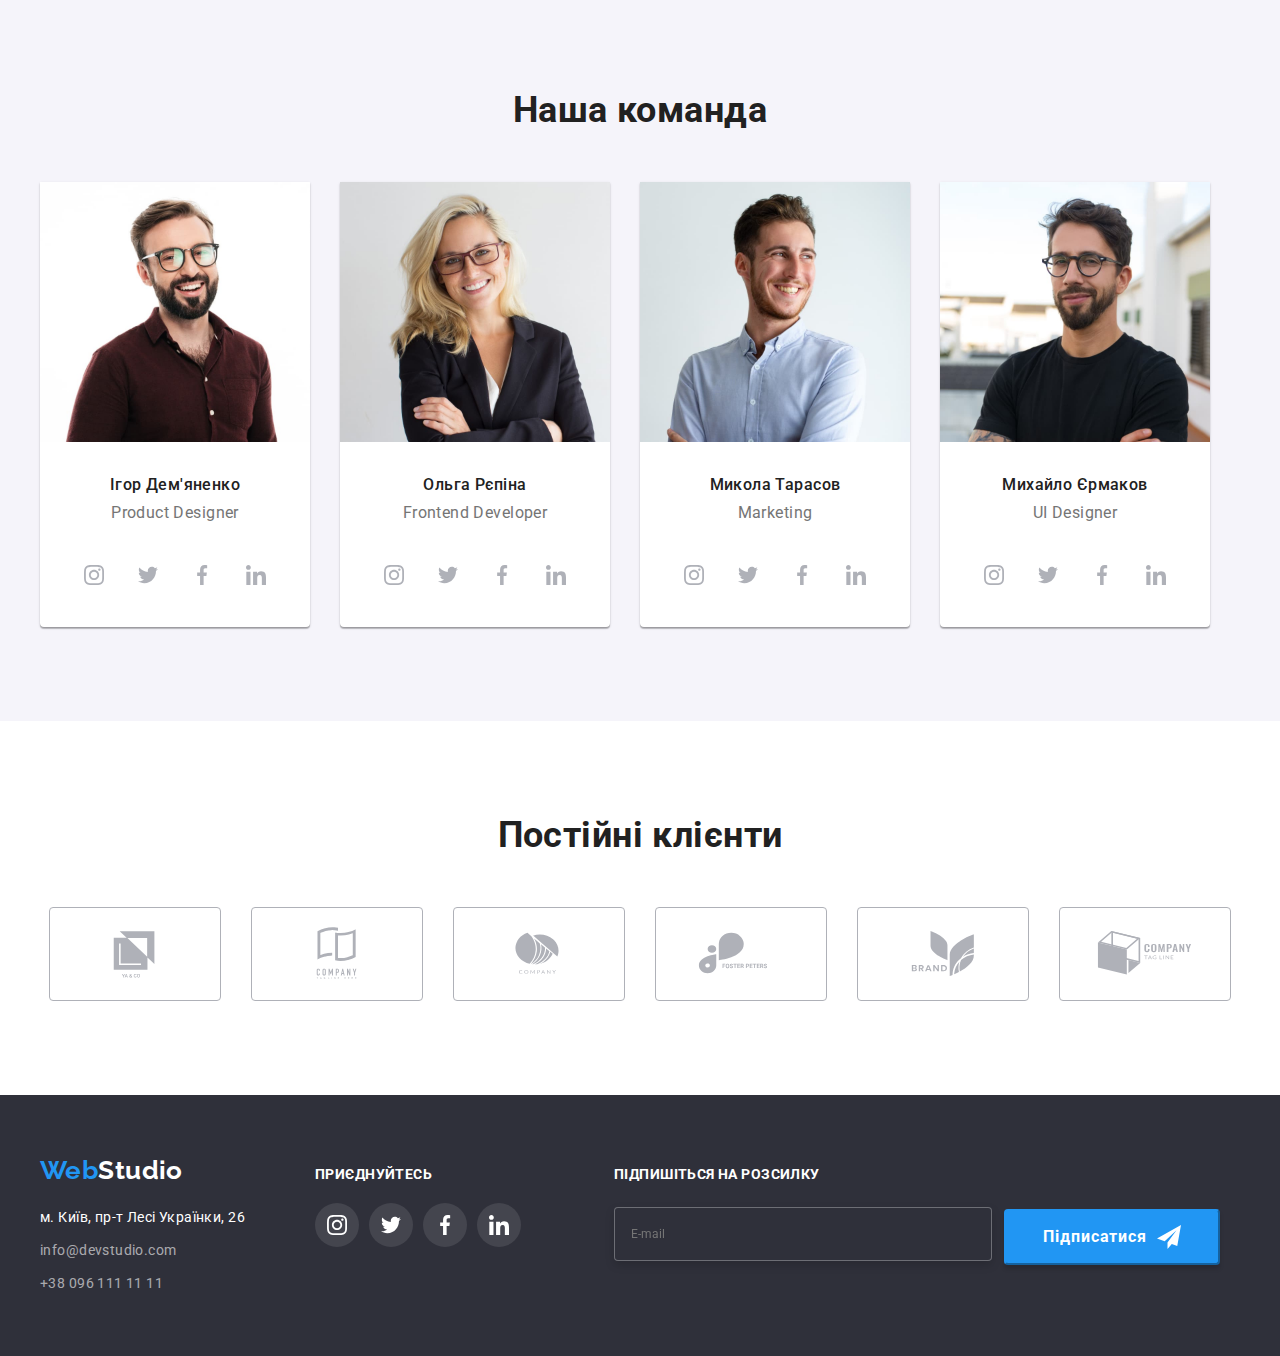
==== commit 03c522e8: "1" ====
--- a/index.html
+++ b/index.html
@@ -377,7 +377,7 @@
                 </ul>
             </div>
             <div class="join-btn">
-            <p class="join">Підпишіться на розсилку</p>
+            <p class="join">Підпишіться на розсилку</p>     
             <div class="footer-form-button">
             <form>
                 <label>
@@ -406,19 +406,31 @@
                     <form>
                         <label>
                             Ім'я
-                            <input type="text" name="username" autofocus />
-                            </label>                     
+                            <input class="data" type="text" name="username" autofocus/>
+                        </label>
+                        <svg class="icon-modal">
+                            <use class="icon-modal" href="./images/symbol-defs.svg#icon-person-modal">
+                            </use>
+                        </svg>   
                         <label>
                             Телефон
-                            <input type="text" name="number" />
+                            <input class="data" type="text" name="number" />
                         </label>
+                        <svg class="icon-modal">
+                            <use class="icon-modal" href="./images/symbol-defs.svg#icon-phone-modal">
+                            </use>
+                        </svg>
                         <label>
                             Пошта
-                            <input type="text" name="mail" />
+                            <input class="data" type="text" name="mail" />
                         </label>
+                        <svg class="icon-modal">
+                            <use class="icon-modal" href="./images/symbol-defs.svg#icon-email-modal">
+                            </use>
+                        </svg>
                         <label>
                             Коментар
-                            <textarea class="textarea" name="feedback" rows="5" placeholder="Введіть текст"></textarea>
+                            <textarea class="textarea" name="feedback" placeholder="Введіть текст"></textarea>
                         </label>
                         <div class="position">
                         <label class="input-terms">
--- a/css/styles.css
+++ b/css/styles.css
@@ -10,7 +10,9 @@
   --subborder-color: #afb1b8;
   --backgroundminilogo-color: #ffffff1a;
   --backdrop-color: #00000033;
-  --backgroundtext-color: rgba(48, 49, 59, 0.8);
+  --backgroundtext-color: #30313bcc;
+  --navlink-color: #ffffff99;
+  --input-border-color: #ffffff4d;
 }
 
 body {
@@ -18,6 +20,7 @@
   color: var(--main-color);
   letter-spacing: 0.03em;
   font-size: 14px;
+  outline: none;
 }
 
 .link-header {
@@ -145,12 +148,12 @@
 }
 
 .link-map {
-  color: hwb(0 100% 0%);
+  color: var(--white-color);
 }
 
 .link-mail,
 .link-tel {
-  color: rgba(255, 255, 255, 0.6);
+  color: var(--navlink-color);
 }
 
 .section-hero-subtitle {
@@ -708,6 +711,10 @@
   background-color: var(--white-color);
 }
 
+.button-close:hover {
+  fill: var(--link-color);
+}
+
 .svg-close {
   width: 18px;
   height: 18px;
@@ -728,7 +735,11 @@
 .logo,
 .portfolio-hero-btn,
 .portfolio-btn,
-.section-link {
+.section-link,
+.button-close,
+input,
+textarea,
+.icon-modal {
   transition-duration: 250ms;
   transition-timing-function: cubic-bezier(0.4, 0, 0.2, 1);
 }
@@ -813,7 +824,7 @@
 .form-text {
   width: 358px;
   height: 50px;
-  color: rgba(255, 255, 255, 0.6);
+  color: var(--navlink-color);
   border: 1px solid rgba(255, 255, 255, 0.3);
   filter: drop-shadow(0px 4px 4px rgba(0, 0, 0, 0.15));
   border-radius: 4px;
@@ -842,14 +853,16 @@
 
 .footer-form-button {
   display: flex;
+  justify-content: center;
+  align-items: center;
 }
 
 .join-btn {
   margin-left: 93px;
 }
 
-.form-text::placeholder {
-  transform: translateX(16px);
+input {
+  padding-left: 16px;
 }
 
 label {
@@ -896,8 +909,10 @@
 }
 
 textarea {
+  padding-top: 12px;
+  padding-left: 16px;
   margin-top: 4px;
-  width: 448px;
+  width: 100%;
   height: 120px;
   border: 1px solid rgba(33, 33, 33, 0.2);
   border-radius: 4px;
@@ -946,3 +961,31 @@
   align-items: center;
   justify-content: center;
 }
+
+input:hover,
+input:focus {
+  border-color: var(--link-color);
+}
+
+input.data {
+  position: relative;
+  padding-left: 34px;
+}
+
+textarea:hover,
+.textarea:focus {
+  border-color: var(--link-color);
+}
+
+input.form-text:hover,
+.input.form-text:focus {
+  border-color: var(--input-border-color);
+}
+
+.icon-modal {
+  position: absolute;
+  width: 18px;
+  height: 18px;
+  margin-top: -42px;
+  margin-left: 12px;
+}
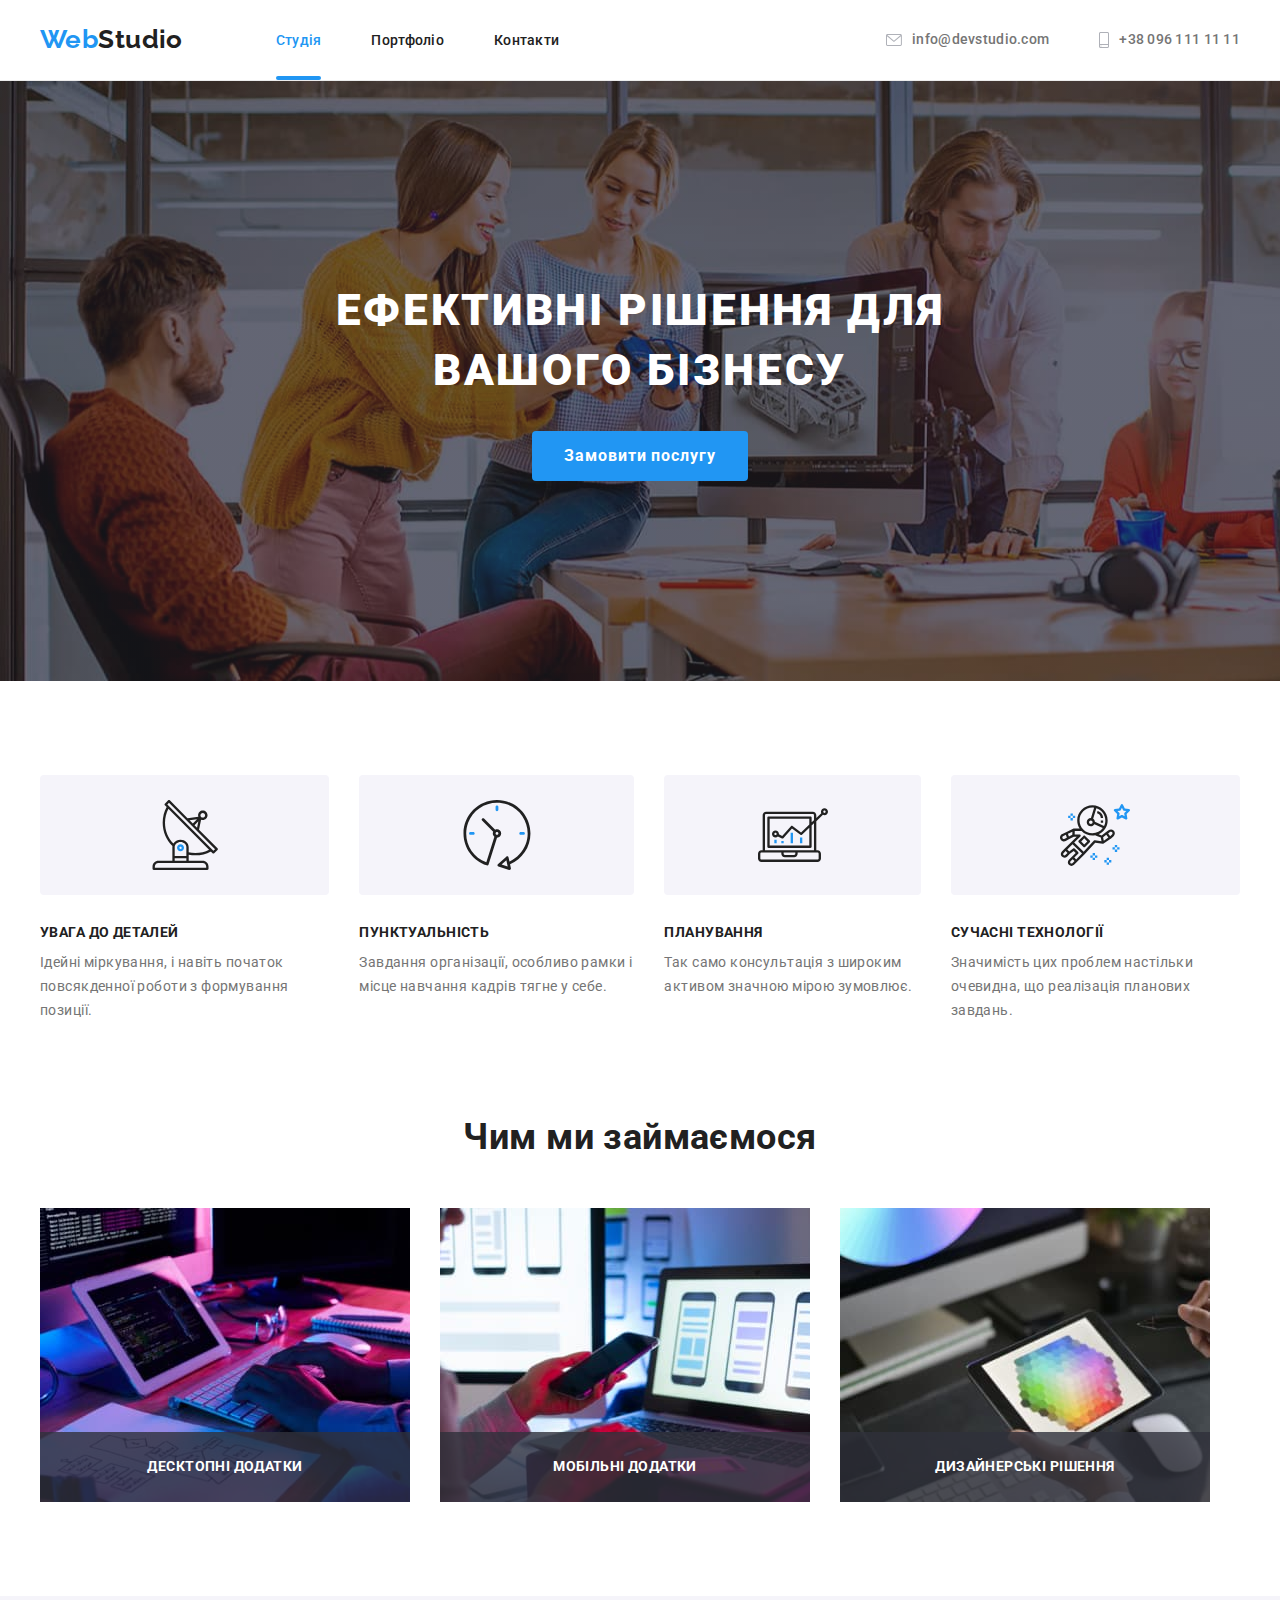
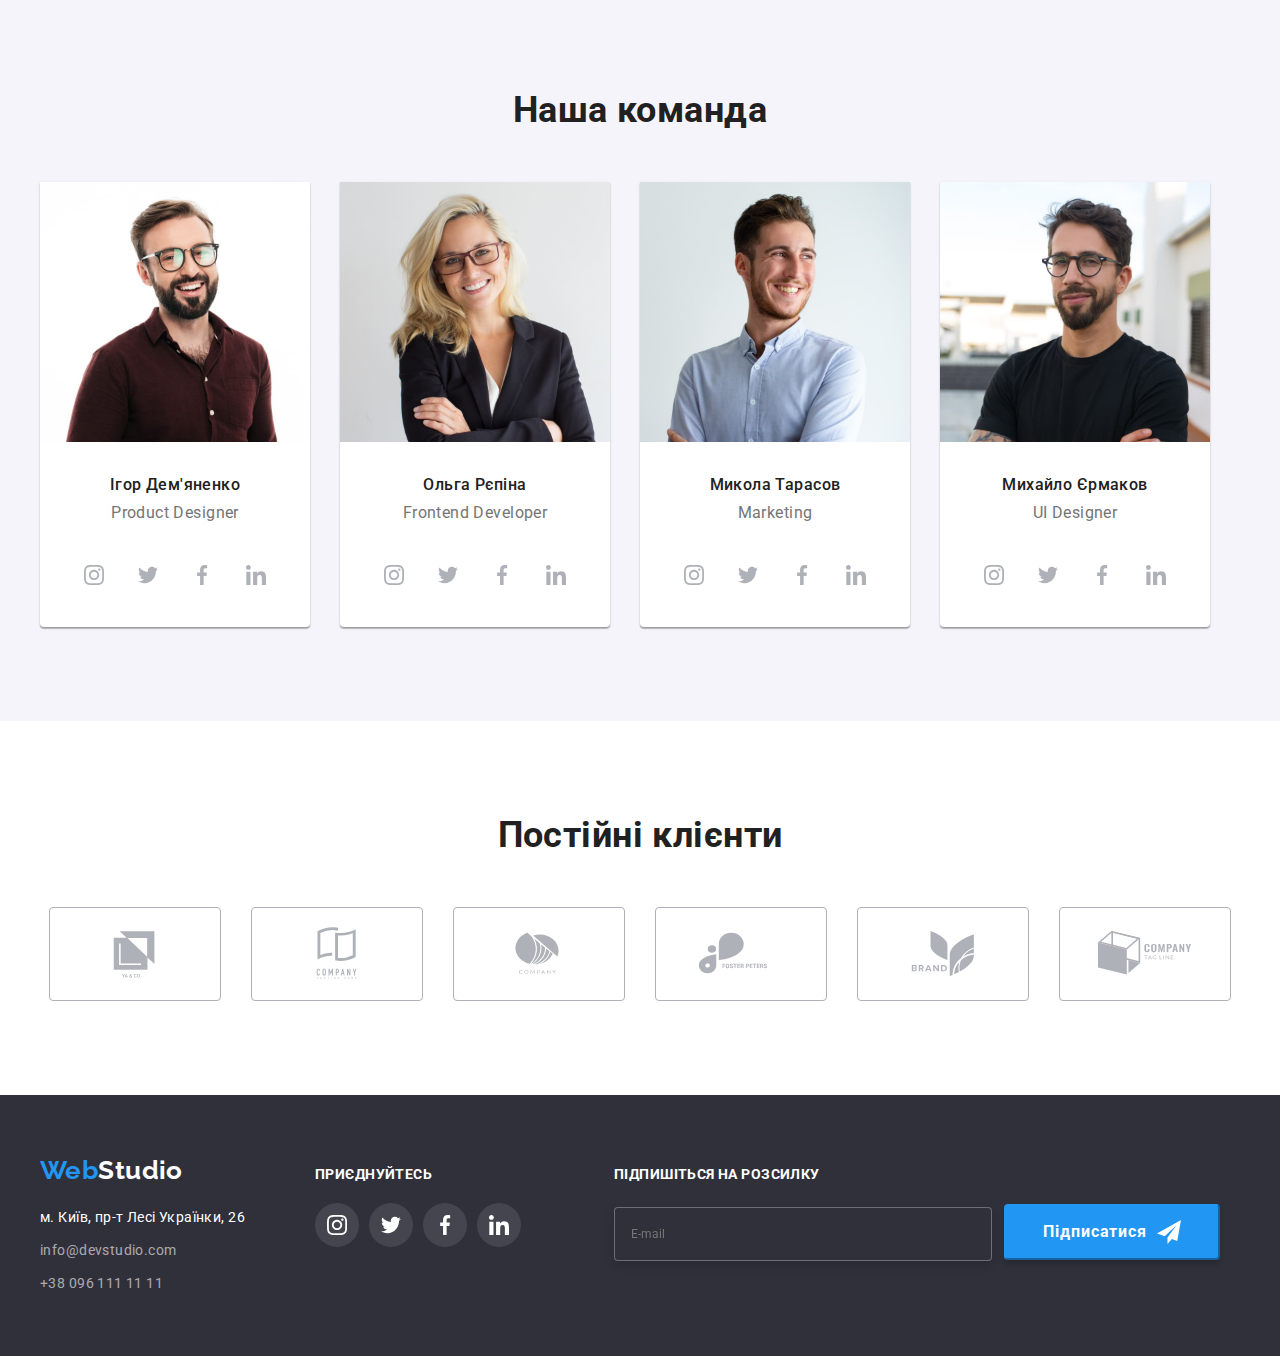
==== commit a1ae6c43: "1" ====
--- a/index.html
+++ b/index.html
@@ -404,30 +404,30 @@
                 <div class="input-list">
                 <p class="modal-title">Залиште свої дані, ми вам передзвонимо</p>
                     <form>
-                        <label>
+                        <label class="label-data">
                             Ім'я
-                            <input class="data" type="text" name="username" autofocus/>
-                        </label>
+                            <input class="data" type="text" name="username" autofocus />
                         <svg class="icon-modal">
                             <use class="icon-modal" href="./images/symbol-defs.svg#icon-person-modal">
                             </use>
                         </svg>   
-                        <label>
+                        </label>
+                        <label class="label-data">
                             Телефон
                             <input class="data" type="text" name="number" />
-                        </label>
                         <svg class="icon-modal">
                             <use class="icon-modal" href="./images/symbol-defs.svg#icon-phone-modal">
                             </use>
                         </svg>
-                        <label>
+                        </label>
+                        <label class="label-data">
                             Пошта
                             <input class="data" type="text" name="mail" />
-                        </label>
                         <svg class="icon-modal">
                             <use class="icon-modal" href="./images/symbol-defs.svg#icon-email-modal">
                             </use>
                         </svg>
+                        </label>
                         <label>
                             Коментар
                             <textarea class="textarea" name="feedback" placeholder="Введіть текст"></textarea>
@@ -435,7 +435,11 @@
                         <div class="position">
                         <label class="input-terms">
                             <input class="input-terms" type="checkbox" name="terms" value="yes" />
-                            Погоджуюся з розсилкою та приймаю <a class="terms" href="" target="_blank" rel="noopener noreferrer">Умови
+                            <svg class="icons-check">
+                            <use class="icon-uncheck" href="./images/symbol-defs.svg#icon-uncheck"></use>
+                            <use class="icon-check" href="./images/symbol-defs.svg#icon-check"></use>
+                            </svg>
+                            <span class="span-terms">Погоджуюся з розсилкою та приймаю </span><a class="terms" href="" target="_blank" rel="noopener noreferrer">Умови
                                 договору</a>
                         </label>
                         </div>
--- a/css/styles.css
+++ b/css/styles.css
@@ -20,7 +20,6 @@
   color: var(--main-color);
   letter-spacing: 0.03em;
   font-size: 14px;
-  outline: none;
 }
 
 .link-header {
@@ -739,7 +738,9 @@
 .button-close,
 input,
 textarea,
-.icon-modal {
+.icon-modal,
+.icon-check,
+.icon-uncheck {
   transition-duration: 250ms;
   transition-timing-function: cubic-bezier(0.4, 0, 0.2, 1);
 }
@@ -831,6 +832,10 @@
   background: var(--background-color);
 }
 
+.form-text:focus {
+  outline: none;
+}
+
 .btn-footer {
   display: flex;
   align-items: center;
@@ -868,7 +873,7 @@
 label {
   display: flex;
   flex-direction: column;
-  margin-bottom: 10px;
+  /* margin-bottom: 10px; */
   font-weight: 400;
   font-size: 12px;
   line-height: 14px;
@@ -878,8 +883,12 @@
   color: var(--secondary-color);
 }
 
+label.label-data {
+  margin-bottom: 10px;
+}
+
 .input-terms {
-  display: inline;
+  display: none;
   font-size: 14px;
   line-height: 1.71;
   letter-spacing: 0.03em;
@@ -903,6 +912,7 @@
 
 input {
   margin-top: 4px;
+  width: 410px;
   height: 40px;
   border: 1px solid rgba(33, 33, 33, 0.2);
   border-radius: 4px;
@@ -912,7 +922,8 @@
   padding-top: 12px;
   padding-left: 16px;
   margin-top: 4px;
-  width: 100%;
+  margin-bottom: 20px;
+  width: 428px;
   height: 120px;
   border: 1px solid rgba(33, 33, 33, 0.2);
   border-radius: 4px;
@@ -944,7 +955,6 @@
 input.input-terms {
   width: 16px;
   height: 15px;
-  margin-right: 8.38px;
 }
 
 .terms {
@@ -962,9 +972,15 @@
   justify-content: center;
 }
 
-input:hover,
-input:focus {
+input.data:hover,
+input.data:focus {
   border-color: var(--link-color);
+  outline: transparent;
+}
+
+.label-data:hover .icon-modal,
+.label-data:focus-visible .icon-modal {
+  fill: var(--link-color);
 }
 
 input.data {
@@ -973,19 +989,47 @@
 }
 
 textarea:hover,
-.textarea:focus {
+textarea:focus {
   border-color: var(--link-color);
-}
-
-input.form-text:hover,
-.input.form-text:focus {
-  border-color: var(--input-border-color);
+  outline: transparent;
+}
+
+.label-data {
+  position: relative;
 }
 
 .icon-modal {
   position: absolute;
+  top: 50%;
   width: 18px;
   height: 18px;
-  margin-top: -42px;
   margin-left: 12px;
 }
+
+.icons-check {
+  width: 16px;
+  height: 15px;
+}
+
+label.input-terms {
+  display: block;
+  align-items: center;
+  justify-content: center;
+  user-select: none;
+}
+
+.icon-check {
+  opacity: 0;
+}
+
+.input-terms:checked + .icons-check .icon-check {
+  opacity: 1;
+}
+
+.input-terms:checked + .icons-check .icon-uncheck {
+  opacity: 0;
+}
+
+.span-terms {
+  margin-left: 8.38px;
+}
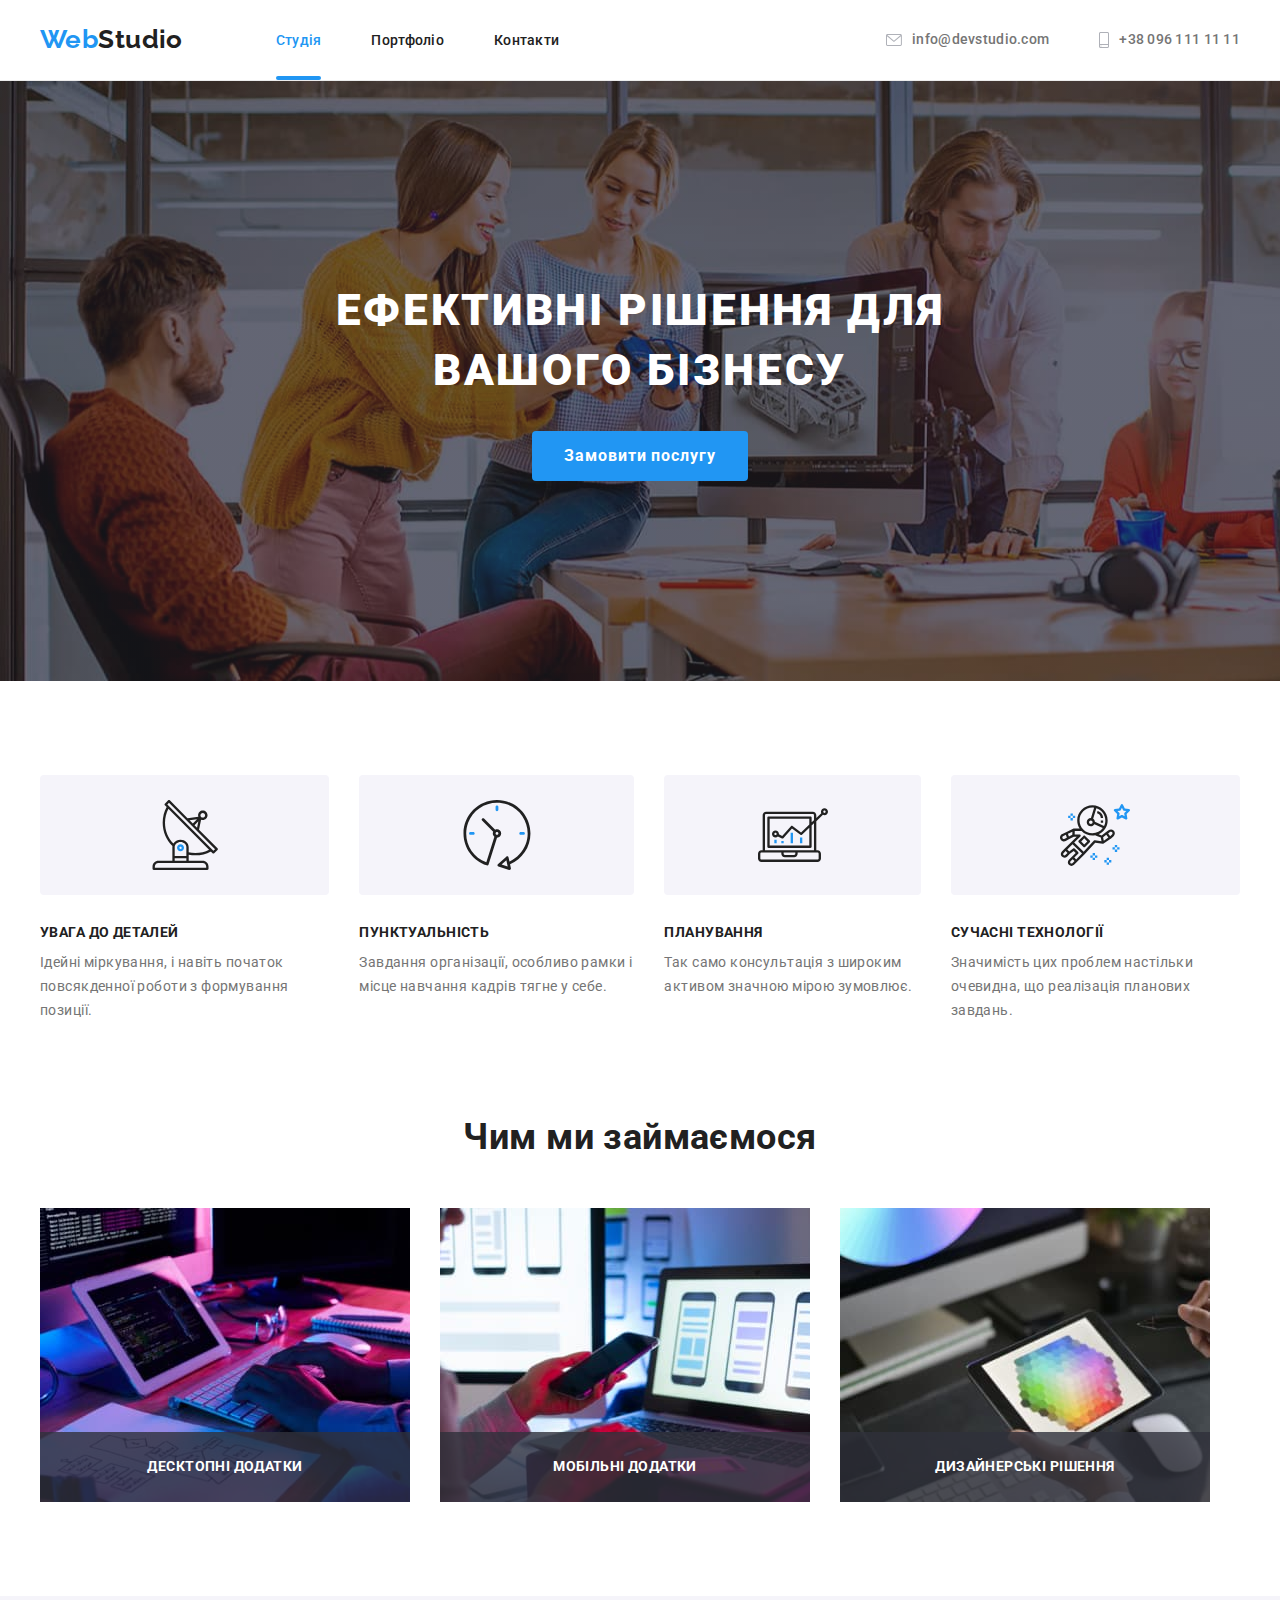
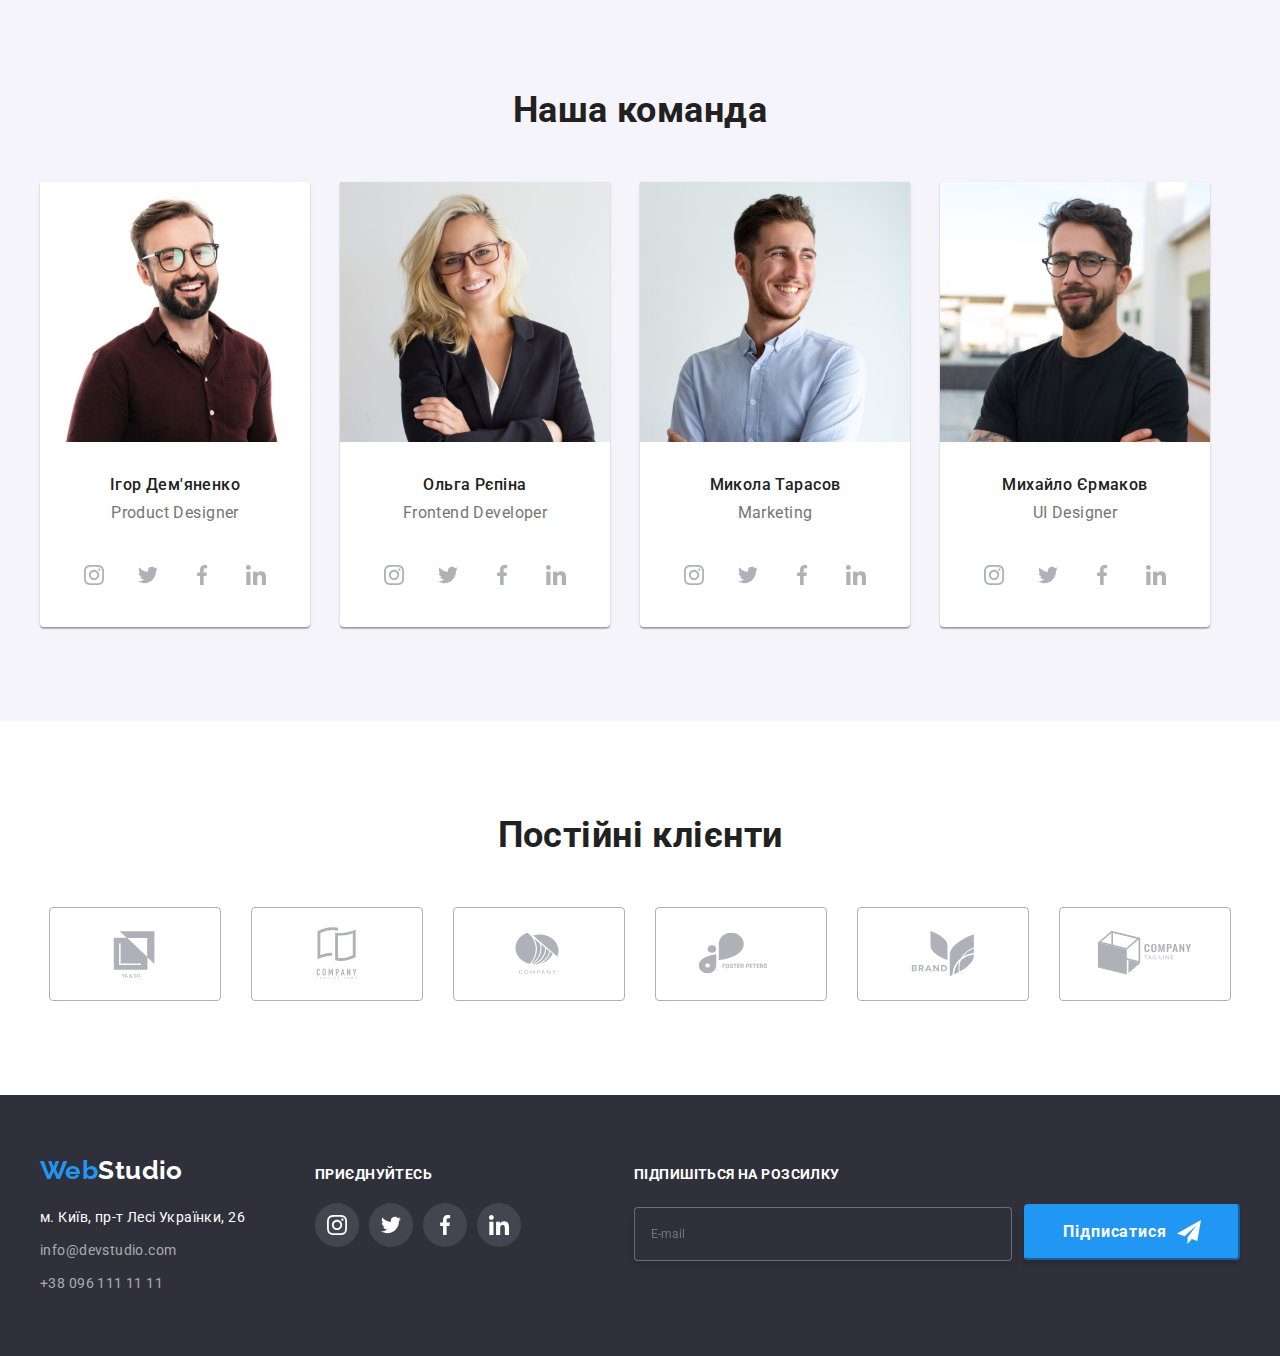
==== commit 876596b4: "1" ====
--- a/index.html
+++ b/index.html
@@ -378,19 +378,17 @@
             </div>
             <div class="join-btn">
             <p class="join">Підпишіться на розсилку</p>     
-            <div class="footer-form-button">
-            <form>
+            <form class="form-footer">
                 <label>
                     <input class="form-text" type="text" name="Email-footer" placeholder="E-mail"/>
                 </label>
-                </form>
                 <button class="btn-footer" type="submit">Підписатися
                     <svg class="svg-footer">
                         <use href="./images/symbol-defs.svg#icon-telegram">
                         </use>
                     </svg>
                 </button>
-            </div>
+                </form>
             </div>
             </div>
         </footer>
--- a/css/styles.css
+++ b/css/styles.css
@@ -683,8 +683,9 @@
   display: flex;
   justify-content: center;
   align-items: center;
+  padding: 40px 0 40px 0;
   width: 528px;
-  height: 581px;
+  height: 501px;
 
   background: var(--white-color);
   box-shadow: 0px 1px 3px rgba(0, 0, 0, 0.12), 0px 1px 1px rgba(0, 0, 0, 0.14),
@@ -738,7 +739,6 @@
 .button-close,
 input,
 textarea,
-.icon-modal,
 .icon-check,
 .icon-uncheck {
   transition-duration: 250ms;
@@ -856,14 +856,14 @@
   border-radius: 4px;
 }
 
-.footer-form-button {
+.form-footer {
   display: flex;
   justify-content: center;
   align-items: center;
 }
 
 .join-btn {
-  margin-left: 93px;
+  margin-left: auto;
 }
 
 input {
@@ -873,7 +873,6 @@
 label {
   display: flex;
   flex-direction: column;
-  /* margin-bottom: 10px; */
   font-weight: 400;
   font-size: 12px;
   line-height: 14px;
